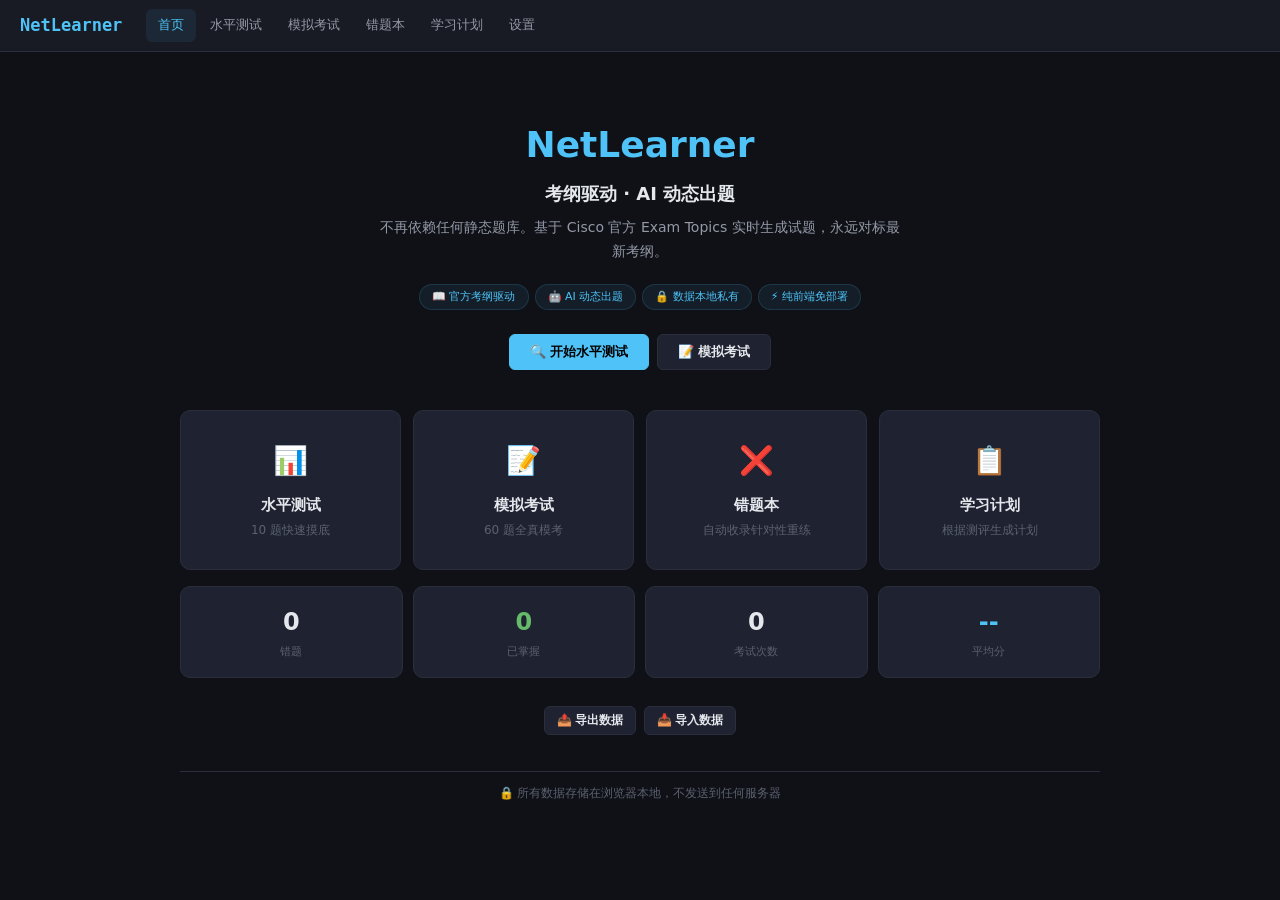
==== index.html @ 4e39a2d3 "NetLearner v4.0 — 考纲驱动 · AI 动态出题 开源 CCNA/CCNP 备考平台：水平测试 + 模拟考试 + 错题本 + 学习计划 纯前端，localStorage 本地存储，JS" ====
<!DOCTYPE html>
<html lang="zh-CN" data-theme="dark">
<head>
<meta charset="UTF-8">
<meta name="viewport" content="width=device-width, initial-scale=1.0">
<title>NetLearner — CCNA/CCNP 备考</title>
<meta name="description" content="考纲驱动 · AI 动态出题。基于 Cisco 官方 Exam Topics 实时生成试题，永远对标最新考纲。">
<meta http-equiv="Cache-Control" content="no-store, no-cache, must-revalidate">
<meta http-equiv="Pragma" content="no-cache">
<meta http-equiv="Expires" content="0">
<link rel="stylesheet" href="assets/css/main.css?v=v4.0">
</head>
<body>

<nav class="nav">
  <div class="nav-brand">NetLearner</div>
  <div class="nav-links">
    <a class="nav-link active" data-page="page-home" onclick="router.go('/')">首页</a>
    <a class="nav-link" data-page="page-level-test" onclick="router.go('/level-test')">水平测试</a>
    <a class="nav-link" data-page="page-exam" onclick="router.go('/exam')">模拟考试</a>
    <a class="nav-link" data-page="page-wrong-answers" onclick="router.go('/wrong-answers')">错题本</a>
    <a class="nav-link" data-page="page-planner" onclick="router.go('/planner')">学习计划</a>
    <a class="nav-link" data-page="page-settings" onclick="router.go('/settings')">设置</a>
  </div>
</nav>

<!-- HOME -->
<div id="page-home" class="page active">
  <div class="container">
    <div class="hero">
      <h1><span>NetLearner</span></h1>
      <div class="tagline">考纲驱动 · AI 动态出题</div>
      <p class="desc">不再依赖任何静态题库。基于 Cisco 官方 Exam Topics 实时生成试题，永远对标最新考纲。</p>
      <div class="badges">
        <span class="badge">📖 官方考纲驱动</span>
        <span class="badge">🤖 AI 动态出题</span>
        <span class="badge">🔒 数据本地私有</span>
        <span class="badge">⚡ 纯前端免部署</span>
      </div>
      <div style="display:flex;gap:8px;justify-content:center;flex-wrap:wrap">
        <button class="btn btn-primary" onclick="router.go('/level-test')">🔍 开始水平测试</button>
        <button class="btn" onclick="router.go('/exam')">📝 模拟考试</button>
      </div>
    </div>
    <div class="card-grid">
      <div class="card card-feature" onclick="router.go('/level-test')"><div class="icon">📊</div><h3>水平测试</h3><p>10 题快速摸底</p></div>
      <div class="card card-feature" onclick="router.go('/exam')"><div class="icon">📝</div><h3>模拟考试</h3><p>60 题全真模考</p></div>
      <div class="card card-feature" onclick="router.go('/wrong-answers')"><div class="icon">❌</div><h3>错题本</h3><p>自动收录针对性重练</p></div>
      <div class="card card-feature" onclick="router.go('/planner')"><div class="icon">📋</div><h3>学习计划</h3><p>根据测评生成计划</p></div>
    </div>
    <div id="home-stats" style="margin-top:8px"></div>
    <div style="display:flex;gap:8px;justify-content:center;margin-top:8px;padding:12px">
      <button class="btn btn-sm" onclick="storage.export()">📤 导出数据</button>
      <button class="btn btn-sm" onclick="importData()">📥 导入数据</button>
    </div>
    <div style="text-align:center;margin-top:24px;padding:12px;border-top:1px solid var(--border);font-size:12px;color:var(--text-muted)">
      <p>🔒 所有数据存储在浏览器本地，不发送到任何服务器</p>
    </div>
  </div>
</div>

<!-- LEVEL TEST -->
<div id="page-level-test" class="page">
  <div class="container">
    <h2 style="margin-bottom:6px">水平测试</h2>
    <p class="text-muted" style="font-size:13px;margin-bottom:16px">10 道题覆盖核心知识域，评估当前水平</p>
    <div id="lt-setup">
      <div class="card" style="margin-bottom:12px">
        <h3 style="margin-bottom:10px">选择目标认证</h3>
        <div style="display:flex;gap:8px;flex-wrap:wrap">
          <button class="btn btn-primary" onclick="startLT('CCNA')">CCNA 200-301</button>
          <button class="btn" onclick="startLT('CCNP ENCOR')">CCNP ENCOR 350-401</button>
        </div>
      </div>
      <div class="card"><p class="text-muted" style="font-size:13px">水平测试共 10 题，不可回退，提交后获得等级评定和学习计划。</p></div>
    </div>
    <div id="lt-exam" style="display:none">
      <div class="flex-between" style="margin-bottom:12px">
        <button class="btn btn-sm" onclick="resetLT()">⬅ 重新选择</button>
        <span id="lt-title" style="font-weight:600;font-size:14px"></span>
      </div>
      <div id="lt-body"></div>
    </div>
  </div>
</div>

<!-- EXAM (Mock) -->
<div id="page-exam" class="page">
  <div class="container">
    <h2 style="margin-bottom:12px">模拟考试</h2>
    <div id="mock-list"></div>
    <div id="mock-exam" style="display:none">
      <div style="margin-bottom:8px"><button class="btn btn-sm" onclick="backMock()">⬅ 返回试卷列表</button></div>
      <div class="exam-header">
        <div><span id="exam-name" style="font-weight:600"></span></div>
        <div class="timer" id="exam-timer"></div>
      </div>
      <div class="exam-progress">
        <span id="exam-pos"></span>
        <div class="progress-bar"><div class="progress-fill" id="pf"></div></div>
      </div>
      <div id="exam-body" style="margin-top:12px"></div>
      <div class="qa">
        <div class="qa-l">
          <button class="btn btn-sm" onclick="examMark()">🏴 标记</button>
          <button class="btn btn-sm" onclick="examGo('prev')">◀ 上一题</button>
          <button class="btn btn-sm" onclick="examGo('next')">下一题 ▶</button>
        </div>
        <div class="qa-r">
          <button class="btn btn-sm" onclick="toggleSheet()">📋 答题卡</button>
          <button class="btn btn-sm btn-danger" onclick="confirmSubmit()">📝 交卷</button>
        </div>
      </div>
      <div id="sheet-box" style="display:none;margin-top:12px">
        <div class="card">
          <div class="flex-between" style="margin-bottom:8px">
            <span style="font-weight:600">答题卡</span>
            <span id="sheet-cnt" class="text-muted" style="font-size:13px"></span>
          </div>
          <div class="sheet" id="sheet-grid"></div>
        </div>
      </div>
    </div>
  </div>
</div>

<!-- RESULT -->
<div id="page-result" class="page">
  <div class="container"><div id="result-box" class="card"></div></div>
</div>

<!-- WRONG ANSWERS -->
<div id="page-wrong-answers" class="page">
  <div class="container">
    <div class="flex-between" style="margin-bottom:12px">
      <h2>错题本</h2>
      <div><button class="btn btn-sm" onclick="storage.export()">📤 导出</button> <button class="btn btn-sm btn-danger" onclick="clearWA()">🗑️ 清空</button></div>
    </div>
    <div id="wa-stats" style="margin-bottom:12px"></div>
    <div class="fbar">
      <select id="wa-dom" onchange="renderWA()"><option value="">全部域</option></select>
      <select id="wa-st" onchange="renderWA()">
        <option value="">全部状态</option>
        <option value="need_review">需要复习</option>
        <option value="almost">基本掌握</option>
        <option value="mastered">已掌握</option>
      </select>
      <button class="btn btn-sm" onclick="startWR()">🔄 错题重练</button>
    </div>
    <div id="wa-list"></div>
  </div>
</div>

<!-- PLANNER -->
<div id="page-planner" class="page">
  <div class="container">
    <div id="planner-empty" class="empty" style="display:none">
      <div class="icon">📋</div><p>还没有学习计划</p>
      <button class="btn btn-primary" onclick="router.go('/level-test')">完成水平测试</button>
    </div>
    <div id="planner-box" style="display:none">
      <div class="flex-between" style="margin-bottom:12px">
        <div><h2 id="plan-title"></h2><p class="text-muted" id="plan-sub" style="font-size:13px"></p></div>
        <button class="btn btn-sm btn-danger" onclick="clearPlan()">清除</button>
      </div>
      <div id="plan-weeks"></div>
    </div>
  </div>
</div>

<!-- SETTINGS -->
<div id="page-settings" class="page">
  <div class="container">
    <h2 style="margin-bottom:20px">设置</h2>
    <div class="card ss">
      <h2>主题</h2>
      <div class="sr">
        <div><div class="lbl">显示主题</div><div class="desc">深色或浅色</div></div>
        <div class="theme-tog">
          <button class="theme-opt active" data-t="dark" onclick="setTheme('dark')">🌙 深色</button>
          <button class="theme-opt" data-t="light" onclick="setTheme('light')">☀️ 浅色</button>
        </div>
      </div>
    </div>
    <div class="card ss">
      <h2>📊 数据管理</h2>
      <div class="sr">
        <div><div class="lbl">存储</div><div class="desc">浏览器 localStorage</div></div>
        <span style="font-size:13px;color:var(--text-muted)" id="sz">--</span>
      </div>
      <div style="display:flex;gap:8px;margin-top:10px;flex-wrap:wrap">
        <button class="btn btn-sm" onclick="storage.export()">📤 导出全部数据</button>
        <button class="btn btn-sm" onclick="importData()">📥 导入数据</button>
        <button class="btn btn-sm btn-danger" onclick="clearAll()">🗑️ 清除所有</button>
      </div>
      <p style="font-size:12px;color:var(--text-muted);margin-top:8px">⚠️ 导出的 JSON 包含全部学习数据，请定期备份。</p>
    </div>
    <div class="card">
      <h2 style="margin-bottom:8px">关于</h2>
      <p style="font-size:14px;color:var(--text-secondary);line-height:1.7">
        <strong>NetLearner</strong> — 考纲驱动 · AI 动态出题<br><br>
        🔒 数据存在本地，不经过服务器<br>
        📖 出题仅限 Cisco 官方 Exam Topics，零版权风险<br>
        ⚡ 纯前端，GitHub Pages 部署
      </p>
      <p style="font-size:12px;color:var(--text-muted);margin-top:8px">v4.0 · MIT License</p>
    </div>
  </div>
</div>

<!-- Modal -->
<div class="overlay" id="modal">
  <div class="modal">
    <h3 id="modal-t"></h3>
    <p id="modal-msg"></p>
    <div class="modal-actions">
      <button class="btn btn-sm" onclick="closeModal()">取消</button>
      <button class="btn btn-sm btn-danger" id="modal-confirm" onclick="closeModal()">确认</button>
    </div>
  </div>
</div>

<div class="toast" id="toast"></div>

<script src="assets/js/storage.js?v=v4.0"></script>
<script src="assets/js/router.js?v=v4.0"></script>
<script src="assets/js/exam-engine.js?v=v4.0"></script>
<script src="assets/js/wrong-answer-service.js?v=v4.0"></script>
<script src="assets/js/planner-generator.js?v=v4.0"></script>
<script src="assets/js/app.js?v=v4.0"></script>
</body>
</html>
---- assets/css/main.css ----
/* NetLearner Design System v4
   Inspired by frontend-design skill principles:
   dark theme, monospace tech aesthetic, Cisco blue accent */

:root {
  --bg-primary: #0f1117;
  --bg-secondary: #181b24;
  --bg-card: #1e2231;
  --bg-hover: #262b3d;
  --bg-input: #181b24;

  --text-primary: #e4e7eb;
  --text-secondary: #9499a6;
  --text-muted: #5c6170;

  --blue: #4fc3f7;
  --green: #66bb6a;
  --red: #ef5350;
  --orange: #ffa726;

  --border: #2a2e3d;
  --radius: 10px;
  --radius-sm: 6px;
}

[data-theme="light"] {
  --bg-primary: #f2f4f8;
  --bg-secondary: #ffffff;
  --bg-card: #ffffff;
  --bg-hover: #eef0f4;
  --bg-input: #ffffff;
  --text-primary: #1a1d27;
  --text-secondary: #5c6170;
  --text-muted: #9499a6;
  --border: #dce0e8;
}

*, *::before, *::after { box-sizing: border-box; margin: 0; padding: 0; }
html { font-size: 16px; }
body {
  font-family: -apple-system, BlinkMacSystemFont, 'Segoe UI', system-ui, sans-serif;
  background: var(--bg-primary);
  color: var(--text-primary);
  line-height: 1.6;
  min-height: 100vh;
}
a { color: var(--blue); text-decoration: none; }

/* Navigation */
.nav {
  position: sticky; top: 0; z-index: 100;
  background: var(--bg-secondary);
  border-bottom: 1px solid var(--border);
  display: flex; align-items: center;
  padding: 0 20px; height: 52px;
}
.nav-brand {
  font-family: 'SF Mono', 'Cascadia Code', 'Consolas', monospace;
  font-size: 17px; font-weight: 700;
  color: var(--blue); margin-right: 24px;
}
.nav-links { display: flex; gap: 2px; }
.nav-link {
  padding: 6px 12px; border-radius: var(--radius-sm);
  font-size: 13px; font-weight: 500;
  color: var(--text-secondary); cursor: pointer;
  transition: 0.12s;
}
.nav-link:hover { background: var(--bg-hover); color: var(--text-primary); }
.nav-link.active { color: var(--blue); background: rgba(79,195,247,0.08); }

/* Container */
.container { max-width: 960px; margin: 0 auto; padding: 28px 20px; }

/* Pages SPA */
.page { display: none; }
.page.active { display: block; }

/* Cards */
.card {
  background: var(--bg-card);
  border: 1px solid var(--border);
  border-radius: var(--radius);
  padding: 20px;
  transition: 0.12s;
}
.card-grid {
  display: grid;
  grid-template-columns: repeat(auto-fit, minmax(180px, 1fr));
  gap: 12px; margin: 16px 0;
}
.card-feature {
  text-align: center; padding: 28px 16px; cursor: pointer;
}
.card-feature:hover { border-color: var(--blue); }
.card-feature .icon { font-size: 28px; margin-bottom: 10px; }
.card-feature h3 { font-size: 15px; margin-bottom: 4px; }
.card-feature p { font-size: 12px; color: var(--text-muted); }

/* Buttons */
.btn {
  display: inline-flex; align-items: center; gap: 5px;
  padding: 8px 20px; border: 1px solid var(--border);
  border-radius: var(--radius-sm);
  font-size: 13px; font-weight: 600;
  background: var(--bg-card); color: var(--text-primary);
  cursor: pointer; transition: 0.12s;
}
.btn:hover { border-color: var(--blue); background: var(--bg-hover); }
.btn-primary { background: var(--blue); color: #000; border-color: var(--blue); }
.btn-primary:hover { opacity: 0.85; }
.btn-danger { border-color: var(--red); color: var(--red); }
.btn-danger:hover { background: var(--red); color: #fff; }
.btn-sm { padding: 5px 12px; font-size: 12px; }
.btn:disabled { opacity: 0.4; cursor: not-allowed; }

/* Hero */
.hero { text-align: center; padding: 36px 16px 24px; }
.hero h1 { font-size: 36px; font-weight: 800; margin-bottom: 6px; }
.hero h1 span { color: var(--blue); }
.hero .tagline { font-size: 18px; font-weight: 700; margin-bottom: 8px; }
.hero .desc { font-size: 14px; color: var(--text-secondary); max-width: 520px; margin: 0 auto 20px; line-height: 1.7; }

.badges { display: flex; gap: 6px; justify-content: center; flex-wrap: wrap; margin-bottom: 24px; }
.badge {
  padding: 3px 12px; border-radius: 14px;
  font-size: 11px; font-weight: 500;
  background: rgba(79,195,247,0.08); color: var(--blue);
  border: 1px solid rgba(79,195,247,0.15);
}

/* Stats */
.stats { display: grid; grid-template-columns: repeat(auto-fit, minmax(120px,1fr)); gap: 10px; margin: 16px 0; }
.stat-card { text-align: center; padding: 16px; }
.stat-card .num { font-size: 24px; font-weight: 800; }
.stat-card .lbl { font-size: 11px; color: var(--text-muted); margin-top: 2px; }

/* Exam */
.exam-header {
  display: flex; justify-content: space-between; align-items: center;
  margin-bottom: 16px; padding-bottom: 12px;
  border-bottom: 1px solid var(--border); flex-wrap: wrap; gap: 8px;
}
.exam-progress { display: flex; align-items: center; gap: 10px; font-size: 13px; color: var(--text-muted); }
.progress-bar { flex: 1; height: 5px; background: var(--bg-hover); border-radius: 3px; overflow: hidden; min-width: 100px; }
.progress-fill { height: 100%; background: var(--blue); transition: width 0.3s; border-radius: 3px; }
.timer { font-family: 'SF Mono', monospace; font-size: 20px; font-weight: 700; min-width: 80px; text-align: right; }
.timer-warning { color: var(--orange); }
.timer-critical { color: var(--red); animation: blink 0.8s infinite; }
@keyframes blink { 50% { opacity: 0.3; } }

.q-card {
  background: var(--bg-card); border: 1px solid var(--border);
  border-radius: var(--radius); padding: 28px 24px; margin-bottom: 12px;
}
.q-meta { display: flex; gap: 8px; align-items: center; margin-bottom: 16px; font-size: 13px; }
.domain-badge { padding: 3px 10px; border-radius: 8px; font-size: 12px; font-weight: 600; }
.diff-badge { padding: 3px 10px; border-radius: 8px; font-size: 12px; font-weight: 600; }

.dn-nf { background: #1b5e20; color: #a5d6a7; }
.dn-na { background: #0d47a1; color: #90caf9; }
.dn-ic { background: #b71c1c; color: #ef9a9a; }
.dn-is { background: #4a148c; color: #ce93d8; }
.dn-sf { background: #e65100; color: #ffcc80; }
.dn-ap { background: #004d40; color: #80cbc4; }

.di-easy { background: #1b5e20; color: #a5d6a7; }
.di-medium { background: #e65100; color: #ffcc80; }
.di-hard { background: #b71c1c; color: #ef9a9a; }

.q-text { font-size: 17px; line-height: 1.8; margin-bottom: 20px; }

.option {
  display: block; padding: 14px 18px; margin-bottom: 8px;
  border: 1px solid var(--border); border-radius: var(--radius-sm);
  cursor: pointer; transition: 0.12s; font-size: 16px; line-height: 1.5;
}
.option:hover { border-color: var(--blue); background: var(--bg-hover); }
.option.sel { border-color: var(--blue); background: rgba(79,195,247,0.08); }
.option.correct { border-color: var(--green); background: rgba(102,187,106,0.08); }
.option.wrong { border-color: var(--red); background: rgba(239,83,80,0.08); }
.option.missed { border-color: var(--orange); background: rgba(255,167,38,0.08); border-style: dashed; }

.qa { display: flex; gap: 6px; justify-content: space-between; margin-top: 16px; flex-wrap: wrap; }
.qa-l, .qa-r { display: flex; gap: 6px; flex-wrap: wrap; }

/* Answer Sheet */
.sheet { display: grid; grid-template-columns: repeat(auto-fill, minmax(32px,1fr)); gap: 4px; margin: 12px 0; }
.si {
  width: 32px; height: 32px; display: flex; align-items: center; justify-content: center;
  border: 1px solid var(--border); border-radius: 4px;
  font-size: 11px; font-weight: 600; cursor: pointer; transition: 0.12s;
}
.si:hover { border-color: var(--blue); }
.si.cur { border-color: var(--blue); background: rgba(79,195,247,0.1); }
.si.done { background: var(--blue); color: #000; }
.si.marked { border-color: var(--orange); }
.si.correct { background: var(--green); color: #000; }
.si.wrong { background: var(--red); color: #fff; }

/* Result */
.result { text-align: center; padding: 32px 16px; }
.result .big { font-size: 64px; font-weight: 800; }
.result .label { font-size: 16px; color: var(--text-secondary); margin-top: 4px; }
.result .sub { font-size: 13px; color: var(--text-muted); margin-top: 6px; }

.ds-grid { display: grid; grid-template-columns: repeat(auto-fit,minmax(120px,1fr)); gap: 10px; margin: 20px 0; }
.ds-card { padding: 14px; border-radius: var(--radius-sm); text-align: center; }
.ds-card .pct { font-size: 24px; font-weight: 800; }
.ds-card .name { font-size: 11px; margin-top: 4px; opacity: 0.85; }
.ds-card .cnt { font-size: 10px; opacity: 0.7; }

/* Wrong answers */
.wi { border-left: 3px solid var(--red); }
.wi.mastered { border-left-color: var(--green); }
.wi.almost { border-left-color: var(--orange); }
.wa-display { margin: 8px 0; padding: 8px 12px; border-radius: var(--radius-sm); font-size: 13px; }
.wa-user { background: rgba(239,83,80,0.08); color: var(--red); }
.wa-correct { background: rgba(102,187,106,0.08); color: var(--green); }

/* Filter */
.fbar { display: flex; gap: 6px; flex-wrap: wrap; margin-bottom: 12px; align-items: center; }
.fbar select, .fbar input {
  padding: 5px 10px; background: var(--bg-input);
  border: 1px solid var(--border); border-radius: var(--radius-sm);
  color: var(--text-primary); font-size: 13px;
}
.fbar select:focus, .fbar input:focus { outline: none; border-color: var(--blue); }

/* Settings */
.ss { margin-bottom: 24px; }
.ss h2 { font-size: 15px; margin-bottom: 12px; padding-bottom: 6px; border-bottom: 1px solid var(--border); }
.sr { display: flex; justify-content: space-between; align-items: center; padding: 10px 0; border-bottom: 1px solid var(--border); gap: 8px; }
.sr:last-child { border-bottom: none; }
.sr .lbl { font-size: 14px; }
.sr .desc { font-size: 12px; color: var(--text-muted); }

/* Empty state */
.empty { text-align: center; padding: 48px 16px; color: var(--text-muted); }
.empty .icon { font-size: 40px; margin-bottom: 12px; }
.empty p { margin-bottom: 16px; }

/* Modal */
.overlay { position: fixed; inset: 0; background: rgba(0,0,0,0.55); display: none; align-items: center; justify-content: center; z-index: 200; }
.overlay.open { display: flex; }
.modal { background: var(--bg-card); border: 1px solid var(--border); border-radius: var(--radius); padding: 24px; max-width: 400px; width: 90%; }
.modal h3 { margin-bottom: 10px; }
.modal p { font-size: 14px; color: var(--text-secondary); margin-bottom: 16px; }
.modal-actions { display: flex; gap: 6px; justify-content: flex-end; }

/* Toast */
.toast {
  position: fixed; bottom: 20px; left: 50%; transform: translateX(-50%);
  background: var(--bg-card); border: 1px solid var(--border);
  border-radius: 6px; padding: 8px 16px; font-size: 13px;
  z-index: 300; display: none; box-shadow: 0 4px 20px rgba(0,0,0,0.4);
}

/* Planner */
.wc { margin-bottom: 14px; }
.wh { display: flex; justify-content: space-between; margin-bottom: 10px; }
.wh h3 { font-size: 15px; }
.wh .h { font-size: 12px; color: var(--text-muted); }
.ti { display: flex; align-items: center; gap: 8px; padding: 6px 0; font-size: 13px; border-bottom: 1px solid var(--border); }
.ti:last-child { border-bottom: none; }
.ti .day { font-size: 11px; color: var(--text-muted); min-width: 40px; }
.ti .tp { font-size: 10px; padding: 1px 6px; border-radius: 6px; font-weight: 600; }
.ti .tp-read { background: rgba(79,195,247,0.1); color: var(--blue); }
.ti .tp-practice { background: rgba(102,187,106,0.1); color: var(--green); }
.ti .tp-lab { background: rgba(255,167,38,0.1); color: var(--orange); }

/* Theme toggle */
.theme-tog { display: flex; border: 1px solid var(--border); border-radius: var(--radius-sm); overflow: hidden; }
.theme-opt { padding: 5px 12px; font-size: 12px; cursor: pointer; border: none; background: transparent; color: var(--text-secondary); }
.theme-opt.active { background: var(--blue); color: #000; font-weight: 600; }

/* Responsive */
@media (max-width: 768px) {
  .container { padding: 16px 12px; }
  .hero { padding: 32px 12px 20px; }
  .hero h1 { font-size: 24px; }
  .nav { padding: 0 10px; }
  .nav-link { padding: 5px 8px; font-size: 12px; }
  .card-grid { grid-template-columns: repeat(2,1fr); gap: 8px; }
  .ds-grid { grid-template-columns: repeat(3,1fr); gap: 6px; }
  .stats { grid-template-columns: repeat(2,1fr); }
  .q-card { padding: 16px; }
  .result .big { font-size: 44px; }
  .qa { flex-direction: column; }
  .qa-r { width: 100%; }
  .fbar { flex-direction: column; }
  .fbar select, .fbar input { width: 100%; }
  .sr { flex-direction: column; align-items: flex-start; }
}
@media (max-width: 480px) {
  .card-grid { grid-template-columns: 1fr; }
  .ds-grid { grid-template-columns: repeat(2,1fr); }
  .exam-header { flex-direction: column; align-items: flex-start; }
}
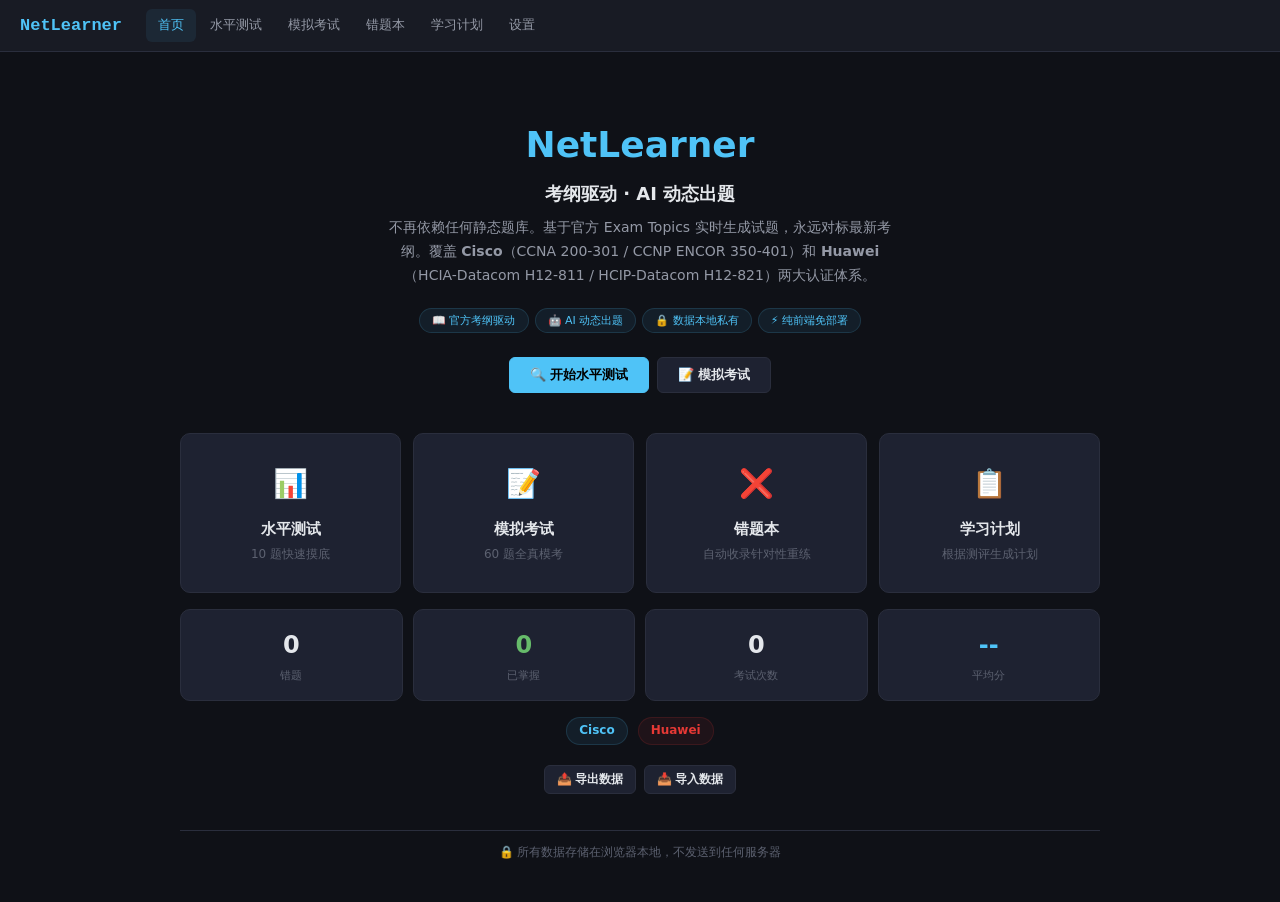
==== commit 8ea53f50: "NetLearner v4.1 — 新增 HCIA/HCIP 题库，优化考试引擎与学习计划生成 - 新增 Huawei HCIA/HCIP 题库及跨厂商共享知识点池 - 重构考试引擎，支持多厂商认证体" ====
--- a/index.html
+++ b/index.html
@@ -3,12 +3,12 @@
 <head>
 <meta charset="UTF-8">
 <meta name="viewport" content="width=device-width, initial-scale=1.0">
-<title>NetLearner — CCNA/CCNP 备考</title>
-<meta name="description" content="考纲驱动 · AI 动态出题。基于 Cisco 官方 Exam Topics 实时生成试题，永远对标最新考纲。">
+<title>NetLearner — CCNA (200-301) / CCNP (350-401) / HCIA-Datacom (H12-811) / HCIP-Datacom (H12-821) 备考</title>
+<meta name="description" content="考纲驱动 · AI 动态出题。覆盖 Cisco（CCNA 200-301 / CCNP ENCOR 350-401）和 Huawei（HCIA-Datacom H12-811 / HCIP-Datacom H12-821）认证备考。">
 <meta http-equiv="Cache-Control" content="no-store, no-cache, must-revalidate">
 <meta http-equiv="Pragma" content="no-cache">
 <meta http-equiv="Expires" content="0">
-<link rel="stylesheet" href="assets/css/main.css?v=v4.0">
+<link rel="stylesheet" href="assets/css/main.css?v=v4.1">
 </head>
 <body>
 
@@ -30,7 +30,7 @@
     <div class="hero">
       <h1><span>NetLearner</span></h1>
       <div class="tagline">考纲驱动 · AI 动态出题</div>
-      <p class="desc">不再依赖任何静态题库。基于 Cisco 官方 Exam Topics 实时生成试题，永远对标最新考纲。</p>
+      <p class="desc">不再依赖任何静态题库。基于官方 Exam Topics 实时生成试题，永远对标最新考纲。覆盖 <strong>Cisco</strong>（CCNA 200-301 / CCNP ENCOR 350-401）和 <strong>Huawei</strong>（HCIA-Datacom H12-811 / HCIP-Datacom H12-821）两大认证体系。</p>
       <div class="badges">
         <span class="badge">📖 官方考纲驱动</span>
         <span class="badge">🤖 AI 动态出题</span>
@@ -67,12 +67,9 @@
     <div id="lt-setup">
       <div class="card" style="margin-bottom:12px">
         <h3 style="margin-bottom:10px">选择目标认证</h3>
-        <div style="display:flex;gap:8px;flex-wrap:wrap">
-          <button class="btn btn-primary" onclick="startLT('CCNA')">CCNA 200-301</button>
-          <button class="btn" onclick="startLT('CCNP ENCOR')">CCNP ENCOR 350-401</button>
-        </div>
-      </div>
-      <div class="card"><p class="text-muted" style="font-size:13px">水平测试共 10 题，不可回退，提交后获得等级评定和学习计划。</p></div>
+        <div id="lt-buttons" style="display:flex;flex-direction:column;gap:10px"></div>
+      </div>
+      <div class="card"><p class="text-muted" style="font-size:13px">水平测试按官方考纲加权出题，提交后获得等级评定和学习计划。不可回退，请认真作答。</p></div>
     </div>
     <div id="lt-exam" style="display:none">
       <div class="flex-between" style="margin-bottom:12px">
@@ -200,7 +197,7 @@
       <p style="font-size:14px;color:var(--text-secondary);line-height:1.7">
         <strong>NetLearner</strong> — 考纲驱动 · AI 动态出题<br><br>
         🔒 数据存在本地，不经过服务器<br>
-        📖 出题仅限 Cisco 官方 Exam Topics，零版权风险<br>
+        📖 基于官方 Exam Topics 出题 · CCNA (200-301) · CCNP ENCOR (350-401) · HCIA-Datacom (H12-811) · HCIP-Datacom (H12-821)<br>
         ⚡ 纯前端，GitHub Pages 部署
       </p>
       <p style="font-size:12px;color:var(--text-muted);margin-top:8px">v4.0 · MIT License</p>
@@ -222,11 +219,11 @@
 
 <div class="toast" id="toast"></div>
 
-<script src="assets/js/storage.js?v=v4.0"></script>
-<script src="assets/js/router.js?v=v4.0"></script>
-<script src="assets/js/exam-engine.js?v=v4.0"></script>
-<script src="assets/js/wrong-answer-service.js?v=v4.0"></script>
-<script src="assets/js/planner-generator.js?v=v4.0"></script>
-<script src="assets/js/app.js?v=v4.0"></script>
+<script src="assets/js/storage.js?v=v4.1"></script>
+<script src="assets/js/router.js?v=v4.1"></script>
+<script src="assets/js/exam-engine.js?v=v4.1"></script>
+<script src="assets/js/wrong-answer-service.js?v=v4.1"></script>
+<script src="assets/js/planner-generator.js?v=v4.1"></script>
+<script src="assets/js/app.js?v=v4.1"></script>
 </body>
 </html>
--- a/assets/css/main.css
+++ b/assets/css/main.css
@@ -21,6 +21,9 @@
   --border: #2a2e3d;
   --radius: 10px;
   --radius-sm: 6px;
+
+  --huawei-red: #e53935;
+  --vendor-color: var(--blue);
 }
 
 [data-theme="light"] {
@@ -273,6 +276,100 @@
 .theme-tog { display: flex; border: 1px solid var(--border); border-radius: var(--radius-sm); overflow: hidden; }
 .theme-opt { padding: 5px 12px; font-size: 12px; cursor: pointer; border: none; background: transparent; color: var(--text-secondary); }
 .theme-opt.active { background: var(--blue); color: #000; font-weight: 600; }
+
+/* ============================================================
+   Vendor-specific theming (Cisco blue / Huawei red)
+   ============================================================ */
+
+/* Vendor sections */
+.vendor-cisco { --vendor-color: var(--blue); }
+.vendor-huawei { --vendor-color: var(--huawei-red); }
+
+.vendor-heading {
+  font-size: 15px;
+  margin: 16px 0 10px;
+  padding-left: 10px;
+  border-left: 3px solid var(--vendor-color);
+  color: var(--vendor-color);
+}
+
+.vendor-label {
+  font-size: 13px;
+  font-weight: 700;
+  margin-bottom: 6px;
+  color: var(--vendor-color);
+}
+
+/* Vendor buttons — inherit accent from parent .vendor-xxx class */
+.btn-vendor {
+  background: var(--vendor-color);
+  color: #fff;
+  border-color: var(--vendor-color);
+}
+.btn-vendor:hover { opacity: 0.85; }
+
+/* Vendor filter tabs */
+.vendor-filter {
+  display: flex;
+  gap: 6px;
+  margin-bottom: 16px;
+  flex-wrap: wrap;
+}
+.vf-btn {
+  padding: 5px 16px;
+  border-radius: 14px;
+  font-size: 12px;
+  font-weight: 600;
+  cursor: pointer;
+  border: 1px solid var(--border);
+  background: transparent;
+  color: var(--text-secondary);
+  transition: 0.12s;
+}
+.vf-btn:hover { border-color: var(--text-muted); color: var(--text-primary); }
+.vf-btn.active { color: #000; border-color: var(--blue); background: var(--blue); }
+.vf-btn[data-vf="huawei"].active { color: #fff; border-color: var(--huawei-red); background: var(--huawei-red); }
+
+/* Vendor badge on exam cards */
+.vendor-badge {
+  display: inline-block;
+  font-size: 10px;
+  font-weight: 700;
+  padding: 2px 8px;
+  border-radius: 8px;
+  margin-left: 6px;
+}
+.vendor-badge.v-cisco { background: rgba(79,195,247,0.12); color: var(--blue); }
+.vendor-badge.v-huawei { background: rgba(229,57,53,0.12); color: var(--huawei-red); }
+
+/* Home vendor stats */
+.vendor-stats {
+  display: flex;
+  gap: 10px;
+  justify-content: center;
+  margin-top: 8px;
+  flex-wrap: wrap;
+}
+.vendor-stat {
+  font-size: 12px;
+  padding: 3px 12px;
+  border-radius: 14px;
+  font-weight: 600;
+}
+.vendor-stat.v-cisco { background: rgba(79,195,247,0.08); color: var(--blue); border: 1px solid rgba(79,195,247,0.15); }
+.vendor-stat.v-huawei { background: rgba(229,57,53,0.08); color: var(--huawei-red); border: 1px solid rgba(229,57,53,0.15); }
+
+/* ============================================================
+   Multi-type questions (drag, fill, multiple)
+   ============================================================ */
+.drag-list { display:flex; flex-direction:column; gap:6px; margin-top:8px; }
+.drag-item { display:flex; align-items:center; gap:10px; padding:10px 14px; background:var(--bg-input); border:1px solid var(--border); border-radius:var(--radius-sm); }
+.drag-pos { width:24px; height:24px; display:flex; align-items:center; justify-content:center; background:var(--bg-hover); border-radius:12px; font-size:12px; font-weight:700; flex-shrink:0; }
+.drag-text { flex:1; font-size:14px; }
+.drag-arrows { display:flex; gap:4px; }
+.drag-arrows .btn { padding:2px 8px; font-size:11px; min-width:28px; }
+
+.fill-input:focus { outline:none; border-color:var(--accent, var(--blue)) !important; }
 
 /* Responsive */
 @media (max-width: 768px) {
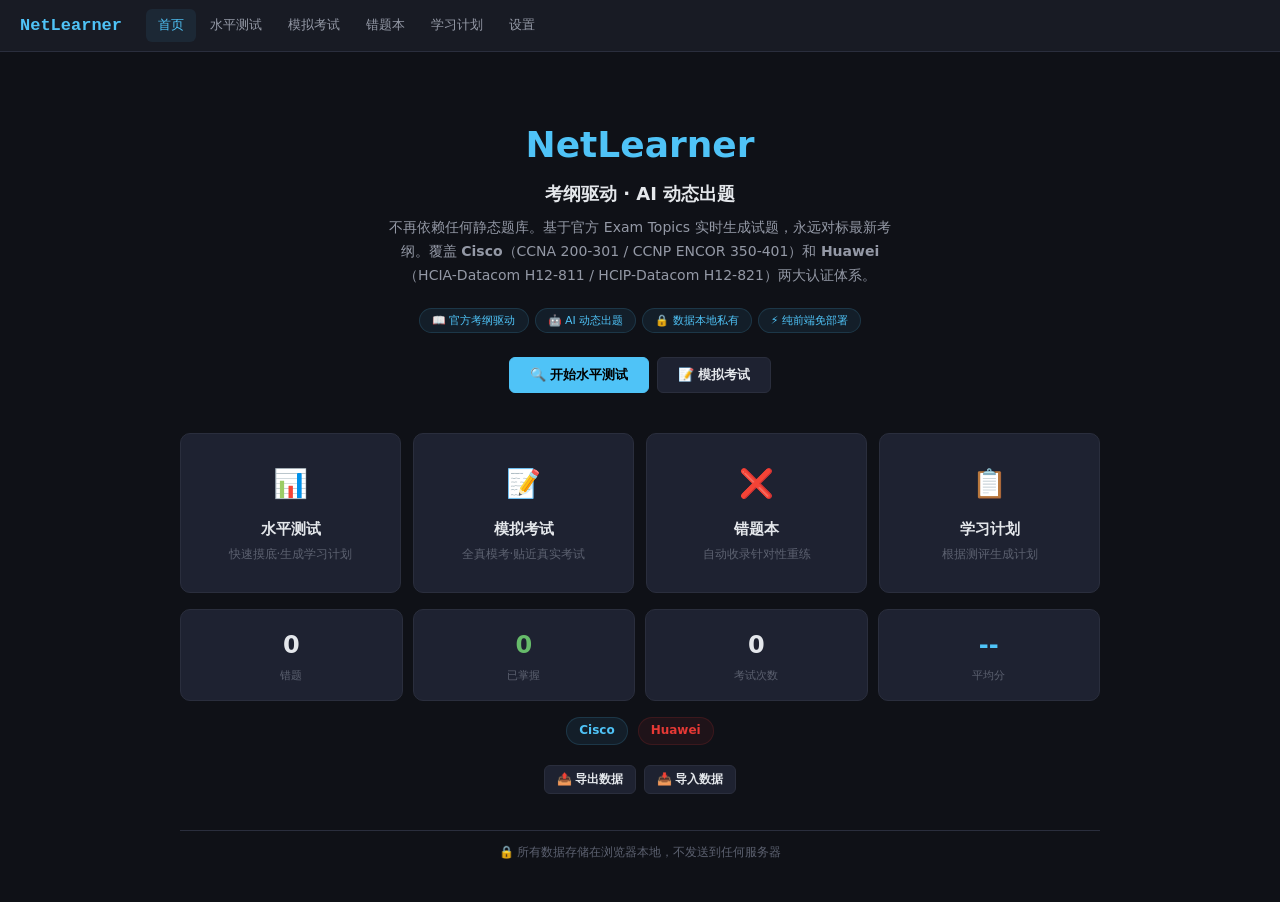
==== commit 1a899eab: "backup: before UI redesign - current state" ====
--- a/index.html
+++ b/index.html
@@ -8,7 +8,7 @@
 <meta http-equiv="Cache-Control" content="no-store, no-cache, must-revalidate">
 <meta http-equiv="Pragma" content="no-cache">
 <meta http-equiv="Expires" content="0">
-<link rel="stylesheet" href="assets/css/main.css?v=v4.1">
+<link rel="stylesheet" href="assets/css/main.css?v=5.0">
 </head>
 <body>
 
@@ -43,8 +43,8 @@
       </div>
     </div>
     <div class="card-grid">
-      <div class="card card-feature" onclick="router.go('/level-test')"><div class="icon">📊</div><h3>水平测试</h3><p>10 题快速摸底</p></div>
-      <div class="card card-feature" onclick="router.go('/exam')"><div class="icon">📝</div><h3>模拟考试</h3><p>60 题全真模考</p></div>
+      <div class="card card-feature" onclick="router.go('/level-test')"><div class="icon">📊</div><h3>水平测试</h3><p>快速摸底·生成学习计划</p></div>
+      <div class="card card-feature" onclick="router.go('/exam')"><div class="icon">📝</div><h3>模拟考试</h3><p>全真模考·贴近真实考试</p></div>
       <div class="card card-feature" onclick="router.go('/wrong-answers')"><div class="icon">❌</div><h3>错题本</h3><p>自动收录针对性重练</p></div>
       <div class="card card-feature" onclick="router.go('/planner')"><div class="icon">📋</div><h3>学习计划</h3><p>根据测评生成计划</p></div>
     </div>
@@ -180,6 +180,16 @@
       </div>
     </div>
     <div class="card ss">
+      <h2>🌐 语言</h2>
+      <div class="sr">
+        <div><div class="lbl">Cisco 考题语言</div><div class="desc">纯英文或双语（EN + CN）</div></div>
+        <div class="lang-tog">
+          <button class="lang-opt active" data-l="en" onclick="setLang('en')">🔤 纯英文</button>
+          <button class="lang-opt" data-l="bilingual" onclick="setLang('bilingual')">🌐 双语</button>
+        </div>
+      </div>
+    </div>
+    <div class="card ss">
       <h2>📊 数据管理</h2>
       <div class="sr">
         <div><div class="lbl">存储</div><div class="desc">浏览器 localStorage</div></div>
@@ -219,11 +229,11 @@
 
 <div class="toast" id="toast"></div>
 
-<script src="assets/js/storage.js?v=v4.1"></script>
-<script src="assets/js/router.js?v=v4.1"></script>
-<script src="assets/js/exam-engine.js?v=v4.1"></script>
-<script src="assets/js/wrong-answer-service.js?v=v4.1"></script>
-<script src="assets/js/planner-generator.js?v=v4.1"></script>
-<script src="assets/js/app.js?v=v4.1"></script>
+<script src="assets/js/storage.js?v=5.0"></script>
+<script src="assets/js/router.js?v=5.0"></script>
+<script src="assets/js/exam-engine.js?v=5.0"></script>
+<script src="assets/js/wrong-answer-service.js?v=5.0"></script>
+<script src="assets/js/planner-generator.js?v=5.0"></script>
+<script src="assets/js/app.js?v=5.0"></script>
 </body>
 </html>
--- a/assets/css/main.css
+++ b/assets/css/main.css
@@ -276,6 +276,40 @@
 .theme-tog { display: flex; border: 1px solid var(--border); border-radius: var(--radius-sm); overflow: hidden; }
 .theme-opt { padding: 5px 12px; font-size: 12px; cursor: pointer; border: none; background: transparent; color: var(--text-secondary); }
 .theme-opt.active { background: var(--blue); color: #000; font-weight: 600; }
+.lang-tog { display: flex; border: 1px solid var(--border); border-radius: var(--radius-sm); overflow: hidden; }
+.lang-opt { padding: 5px 12px; font-size: 12px; cursor: pointer; border: none; background: transparent; color: var(--text-secondary); }
+.lang-opt.active { background: var(--blue); color: #000; font-weight: 600; }
+
+/* Bilingual question display */
+.q-text-en { font-size: 15px; line-height: 1.6; color: var(--text-primary); }
+.q-text-cn { font-size: 14px; line-height: 1.5; color: var(--text-secondary); margin-top: 6px; padding-top: 6px; border-top: 1px dashed var(--border); }
+
+/* ============================================================
+   Match (拖拽匹配) — 下拉选择
+   ============================================================ */
+.match-area { margin: 12px 0; }
+.match-cols { display: flex; gap: 16px; }
+.match-left, .match-right { flex: 1; }
+.match-col-header { font-size: 12px; font-weight: 600; color: var(--text-muted); margin-bottom: 8px; text-transform: uppercase; letter-spacing: 0.5px; }
+.match-item { padding: 10px 12px; background: var(--bg-card); border: 1px solid var(--border); border-radius: var(--radius-sm); margin-bottom: 6px; cursor: pointer; font-size: 13px; transition: all 0.15s; }
+.match-item:hover { border-color: var(--blue); }
+.match-item.sel { border-color: var(--blue); background: rgba(79, 195, 247, 0.15); }
+.match-item.used { opacity: 0.7; cursor: default; }
+.match-matched { font-size: 11px; color: var(--green); display: block; margin-top: 2px; }
+.match-slot { margin-bottom: 8px; }
+.match-desc { font-size: 13px; color: var(--text-secondary); margin-bottom: 4px; }
+.match-select { width: 100%; padding: 8px 10px; background: var(--bg-card); border: 1px solid var(--border); border-radius: var(--radius-sm); color: var(--text-primary); font-size: 13px; font-family: inherit; cursor: pointer; }
+.match-select:focus { outline: none; border-color: var(--blue); }
+.match-select option { background: var(--bg-card); color: var(--text-primary); }
+.match-select option:disabled { color: var(--text-muted); }
+
+/* ============================================================
+   Testlet (场景题)
+   ============================================================ */
+.testlet-scenario { background: var(--bg-secondary); border-left: 3px solid var(--blue); padding: 12px 16px; margin-bottom: 16px; font-size: 14px; line-height: 1.6; border-radius: 0 var(--radius-sm) var(--radius-sm) 0; color: var(--text-primary); white-space: pre-wrap; }
+.testlet-scenario code { background: var(--bg-card); padding: 2px 6px; border-radius: 3px; font-family: 'Consolas', 'Courier New', monospace; font-size: 13px; color: var(--green); border: 1px solid var(--border); }
+.testlet-q { margin-bottom: 16px; padding: 12px; background: var(--bg-card); border-radius: var(--radius-sm); }
+.testlet-q-header { font-size: 12px; font-weight: 600; color: var(--text-muted); margin-bottom: 8px; }
 
 /* ============================================================
    Vendor-specific theming (Cisco blue / Huawei red)
@@ -362,11 +396,17 @@
 /* ============================================================
    Multi-type questions (drag, fill, multiple)
    ============================================================ */
-.drag-list { display:flex; flex-direction:column; gap:6px; margin-top:8px; }
-.drag-item { display:flex; align-items:center; gap:10px; padding:10px 14px; background:var(--bg-input); border:1px solid var(--border); border-radius:var(--radius-sm); }
-.drag-pos { width:24px; height:24px; display:flex; align-items:center; justify-content:center; background:var(--bg-hover); border-radius:12px; font-size:12px; font-weight:700; flex-shrink:0; }
-.drag-text { flex:1; font-size:14px; }
-.drag-arrows { display:flex; gap:4px; }
+/* Drag (排序拖拽) — 点击选中 + 上下移动 + 拖拽 */
+.drag-list { display: flex; flex-direction: column; gap: 6px; }
+.drag-item { display: flex; align-items: center; gap: 10px; padding: 10px 14px; background: var(--bg-card); border: 1px solid var(--border); border-radius: var(--radius-sm); cursor: grab; user-select: none; transition: all 0.15s; }
+.drag-item:hover { border-color: var(--blue); }
+.drag-item.sel { border-color: var(--blue); background: rgba(79, 195, 247, 0.12); box-shadow: 0 0 0 1px var(--blue); }
+.drag-item:active { cursor: grabbing; }
+.drag-pos { width: 24px; height: 24px; display: flex; align-items: center; justify-content: center; background: var(--bg-secondary); border-radius: 50%; font-size: 12px; font-weight: 600; color: var(--text-secondary); flex-shrink: 0; }
+.drag-item.sel .drag-pos { background: var(--blue); color: #000; }
+.drag-text { font-size: 14px; color: var(--text-primary); flex: 1; }
+ 
+ .drag-arrows { display:flex; gap:2px; }
 .drag-arrows .btn { padding:2px 8px; font-size:11px; min-width:28px; }
 
 .fill-input:focus { outline:none; border-color:var(--accent, var(--blue)) !important; }
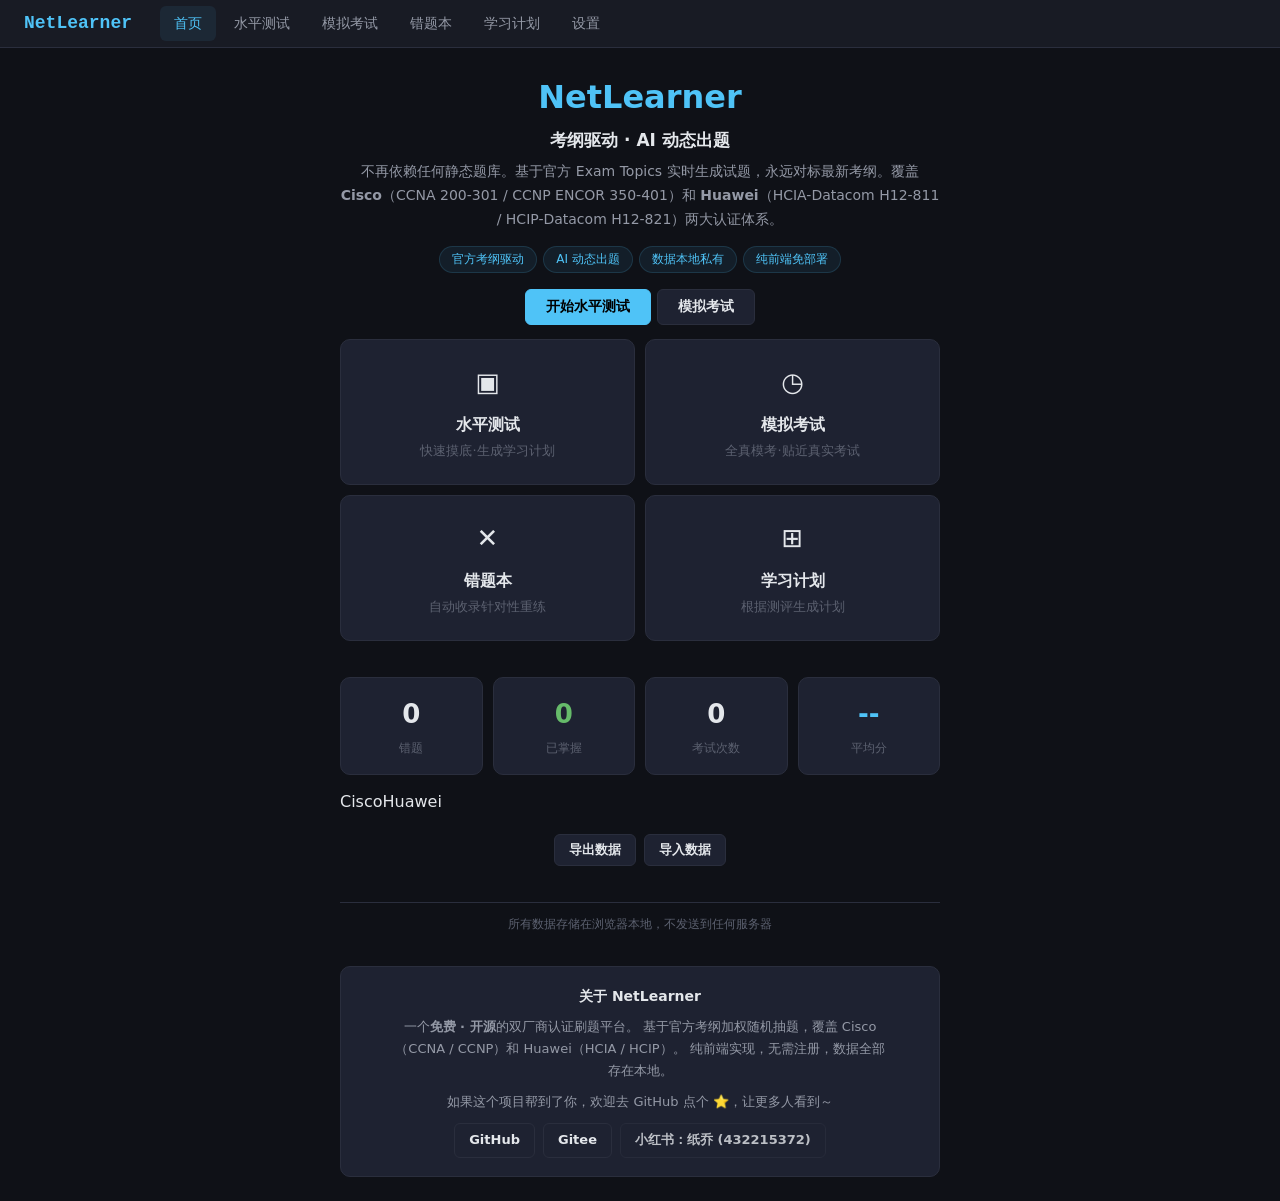
==== commit 1daa7271: "UI排版优化+水平测试选项卡+testlet undefined修复+关于我们区块" ====
--- a/index.html
+++ b/index.html
@@ -32,29 +32,47 @@
       <div class="tagline">考纲驱动 · AI 动态出题</div>
       <p class="desc">不再依赖任何静态题库。基于官方 Exam Topics 实时生成试题，永远对标最新考纲。覆盖 <strong>Cisco</strong>（CCNA 200-301 / CCNP ENCOR 350-401）和 <strong>Huawei</strong>（HCIA-Datacom H12-811 / HCIP-Datacom H12-821）两大认证体系。</p>
       <div class="badges">
-        <span class="badge">📖 官方考纲驱动</span>
-        <span class="badge">🤖 AI 动态出题</span>
-        <span class="badge">🔒 数据本地私有</span>
-        <span class="badge">⚡ 纯前端免部署</span>
-      </div>
-      <div style="display:flex;gap:8px;justify-content:center;flex-wrap:wrap">
-        <button class="btn btn-primary" onclick="router.go('/level-test')">🔍 开始水平测试</button>
-        <button class="btn" onclick="router.go('/exam')">📝 模拟考试</button>
+        <span class="badge">官方考纲驱动</span>
+        <span class="badge">AI 动态出题</span>
+        <span class="badge">数据本地私有</span>
+        <span class="badge">纯前端免部署</span>
+      </div>
+      <div class="btn-wrap">
+        <button class="btn btn-primary" onclick="router.go('/level-test')">开始水平测试</button>
+        <button class="btn" onclick="router.go('/exam')">模拟考试</button>
       </div>
     </div>
     <div class="card-grid">
-      <div class="card card-feature" onclick="router.go('/level-test')"><div class="icon">📊</div><h3>水平测试</h3><p>快速摸底·生成学习计划</p></div>
-      <div class="card card-feature" onclick="router.go('/exam')"><div class="icon">📝</div><h3>模拟考试</h3><p>全真模考·贴近真实考试</p></div>
-      <div class="card card-feature" onclick="router.go('/wrong-answers')"><div class="icon">❌</div><h3>错题本</h3><p>自动收录针对性重练</p></div>
-      <div class="card card-feature" onclick="router.go('/planner')"><div class="icon">📋</div><h3>学习计划</h3><p>根据测评生成计划</p></div>
+      <div class="card card-feature" onclick="router.go('/level-test')"><div class="icon">▣</div><h3>水平测试</h3><p>快速摸底·生成学习计划</p></div>
+      <div class="card card-feature" onclick="router.go('/exam')"><div class="icon">◷</div><h3>模拟考试</h3><p>全真模考·贴近真实考试</p></div>
+      <div class="card card-feature" onclick="router.go('/wrong-answers')"><div class="icon">✕</div><h3>错题本</h3><p>自动收录针对性重练</p></div>
+      <div class="card card-feature" onclick="router.go('/planner')"><div class="icon">⊞</div><h3>学习计划</h3><p>根据测评生成计划</p></div>
     </div>
     <div id="home-stats" style="margin-top:8px"></div>
     <div style="display:flex;gap:8px;justify-content:center;margin-top:8px;padding:12px">
-      <button class="btn btn-sm" onclick="storage.export()">📤 导出数据</button>
-      <button class="btn btn-sm" onclick="importData()">📥 导入数据</button>
+      <button class="btn btn-sm" onclick="storage.export()">导出数据</button>
+      <button class="btn btn-sm" onclick="importData()">导入数据</button>
     </div>
     <div style="text-align:center;margin-top:24px;padding:12px;border-top:1px solid var(--border);font-size:12px;color:var(--text-muted)">
-      <p>🔒 所有数据存储在浏览器本地，不发送到任何服务器</p>
+      <p>所有数据存储在浏览器本地，不发送到任何服务器</p>
+    </div>
+
+    <!-- ABOUT / SOCIAL -->
+    <div style="margin-top:20px;padding:18px;border:1px solid var(--border);border-radius:var(--radius);background:var(--bg-card);text-align:center">
+      <h3 style="font-size:14px;font-weight:700;margin-bottom:8px">关于 NetLearner</h3>
+      <p style="font-size:13px;color:var(--text-secondary);line-height:1.7;max-width:500px;margin:0 auto 10px">
+        一个<strong>免费 · 开源</strong>的双厂商认证刷题平台。
+        基于官方考纲加权随机抽题，覆盖 Cisco（CCNA / CCNP）和 Huawei（HCIA / HCIP）。
+        纯前端实现，无需注册，数据全部存在本地。
+      </p>
+      <p style="font-size:13px;color:var(--text-secondary);margin-bottom:10px">
+        如果这个项目帮到了你，欢迎去 GitHub 点个 ⭐，让更多人看到～
+      </p>
+      <div style="display:flex;gap:8px;justify-content:center;flex-wrap:wrap;font-size:12px">
+        <a class="btn btn-sm" href="https://github.com/StevenJoe619/NetLearner" target="_blank" rel="noopener">GitHub</a>
+        <a class="btn btn-sm" href="https://gitee.com/stevenjoe619/NetLearner" target="_blank" rel="noopener">Gitee</a>
+        <span class="btn btn-sm" style="opacity:0.8;cursor:default">小红书：纸乔 (432215372)</span>
+      </div>
     </div>
   </div>
 </div>
@@ -63,13 +81,10 @@
 <div id="page-level-test" class="page">
   <div class="container">
     <h2 style="margin-bottom:6px">水平测试</h2>
-    <p class="text-muted" style="font-size:13px;margin-bottom:16px">10 道题覆盖核心知识域，评估当前水平</p>
+    <p class="text-muted" style="font-size:13px;margin-bottom:16px">覆盖核心知识域，评估当前水平，生成针对性学习计划</p>
     <div id="lt-setup">
-      <div class="card" style="margin-bottom:12px">
-        <h3 style="margin-bottom:10px">选择目标认证</h3>
-        <div id="lt-buttons" style="display:flex;flex-direction:column;gap:10px"></div>
-      </div>
-      <div class="card"><p class="text-muted" style="font-size:13px">水平测试按官方考纲加权出题，提交后获得等级评定和学习计划。不可回退，请认真作答。</p></div>
+      <div id="lt-buttons"></div>
+      <div class="card"><p class="text-muted" style="font-size:13px">水平测试按官方考纲加权出题，提交后获得等级评定和学习计划。</p></div>
     </div>
     <div id="lt-exam" style="display:none">
       <div class="flex-between" style="margin-bottom:12px">
@@ -99,13 +114,13 @@
       <div id="exam-body" style="margin-top:12px"></div>
       <div class="qa">
         <div class="qa-l">
-          <button class="btn btn-sm" onclick="examMark()">🏴 标记</button>
-          <button class="btn btn-sm" onclick="examGo('prev')">◀ 上一题</button>
-          <button class="btn btn-sm" onclick="examGo('next')">下一题 ▶</button>
+          <button class="btn btn-sm" onclick="examMark()">标记</button>
+          <button class="btn btn-sm" onclick="examGo('prev')">← 上一题</button>
+          <button class="btn btn-sm" onclick="examGo('next')">下一题 →</button>
         </div>
         <div class="qa-r">
-          <button class="btn btn-sm" onclick="toggleSheet()">📋 答题卡</button>
-          <button class="btn btn-sm btn-danger" onclick="confirmSubmit()">📝 交卷</button>
+          <button class="btn btn-sm" onclick="toggleSheet()">答题卡</button>
+          <button class="btn btn-sm btn-danger" onclick="confirmSubmit()">交卷</button>
         </div>
       </div>
       <div id="sheet-box" style="display:none;margin-top:12px">
--- a/assets/css/main.css
+++ b/assets/css/main.css
@@ -1,6 +1,5 @@
-/* NetLearner Design System v4
-   Inspired by frontend-design skill principles:
-   dark theme, monospace tech aesthetic, Cisco blue accent */
+/* NetLearner Design System v4 — optimized for readability
+   Dark theme, monospace tech aesthetic, Cisco blue accent */
 
 :root {
   --bg-primary: #0f1117;
@@ -55,17 +54,17 @@
   background: var(--bg-secondary);
   border-bottom: 1px solid var(--border);
   display: flex; align-items: center;
-  padding: 0 20px; height: 52px;
+  padding: 0 24px; height: 48px;
 }
 .nav-brand {
   font-family: 'SF Mono', 'Cascadia Code', 'Consolas', monospace;
-  font-size: 17px; font-weight: 700;
-  color: var(--blue); margin-right: 24px;
-}
-.nav-links { display: flex; gap: 2px; }
+  font-size: 18px; font-weight: 700;
+  color: var(--blue); margin-right: 28px;
+}
+.nav-links { display: flex; gap: 4px; }
 .nav-link {
-  padding: 6px 12px; border-radius: var(--radius-sm);
-  font-size: 13px; font-weight: 500;
+  padding: 6px 14px; border-radius: var(--radius-sm);
+  font-size: 14px; font-weight: 500;
   color: var(--text-secondary); cursor: pointer;
   transition: 0.12s;
 }
@@ -73,39 +72,58 @@
 .nav-link.active { color: var(--blue); background: rgba(79,195,247,0.08); }
 
 /* Container */
-.container { max-width: 960px; margin: 0 auto; padding: 28px 20px; }
+.container { max-width: 1100px; margin: 0 auto; padding: 24px 28px; }
 
 /* Pages SPA */
 .page { display: none; }
 .page.active { display: block; }
+
+/* Home page fills viewport */
+#page-home.active { min-height: calc(100vh - 48px); display: flex; flex-direction: column; }
+#page-home.active .container { flex: 1; display: flex; flex-direction: column; justify-content: center; }
+
+/* Hero */
+.hero { text-align: center; padding: 0; }
+.hero h1 { font-size: 32px; font-weight: 800; margin-bottom: 4px; }
+.hero h1 span { color: var(--blue); }
+.hero .tagline { font-size: 17px; font-weight: 700; margin-bottom: 6px; }
+.hero .desc { font-size: 14px; color: var(--text-secondary); max-width: 600px; margin: 0 auto 14px; line-height: 1.7; }
+
+.badges { display: flex; gap: 6px; justify-content: center; flex-wrap: wrap; margin-bottom: 16px; }
+.badge {
+  padding: 3px 12px; border-radius: 14px;
+  font-size: 12px; font-weight: 500;
+  background: rgba(79,195,247,0.08); color: var(--blue);
+  border: 1px solid rgba(79,195,247,0.15);
+}
 
 /* Cards */
 .card {
   background: var(--bg-card);
   border: 1px solid var(--border);
   border-radius: var(--radius);
-  padding: 20px;
+  padding: 18px;
   transition: 0.12s;
 }
 .card-grid {
   display: grid;
-  grid-template-columns: repeat(auto-fit, minmax(180px, 1fr));
-  gap: 12px; margin: 16px 0;
+  grid-template-columns: 1fr 1fr;
+  gap: 10px; margin: 14px 0;
 }
 .card-feature {
-  text-align: center; padding: 28px 16px; cursor: pointer;
+  text-align: center; padding: 22px 14px; cursor: pointer;
 }
 .card-feature:hover { border-color: var(--blue); }
-.card-feature .icon { font-size: 28px; margin-bottom: 10px; }
-.card-feature h3 { font-size: 15px; margin-bottom: 4px; }
-.card-feature p { font-size: 12px; color: var(--text-muted); }
+.card-feature .icon { font-size: 26px; margin-bottom: 8px; }
+.card-feature h3 { font-size: 16px; margin-bottom: 4px; }
+.card-feature p { font-size: 13px; color: var(--text-muted); }
 
 /* Buttons */
 .btn {
   display: inline-flex; align-items: center; gap: 5px;
   padding: 8px 20px; border: 1px solid var(--border);
   border-radius: var(--radius-sm);
-  font-size: 13px; font-weight: 600;
+  font-size: 14px; font-weight: 600;
   background: var(--bg-card); color: var(--text-primary);
   cursor: pointer; transition: 0.12s;
 }
@@ -114,51 +132,35 @@
 .btn-primary:hover { opacity: 0.85; }
 .btn-danger { border-color: var(--red); color: var(--red); }
 .btn-danger:hover { background: var(--red); color: #fff; }
-.btn-sm { padding: 5px 12px; font-size: 12px; }
+.btn-sm { padding: 6px 14px; font-size: 13px; }
 .btn:disabled { opacity: 0.4; cursor: not-allowed; }
 
-/* Hero */
-.hero { text-align: center; padding: 36px 16px 24px; }
-.hero h1 { font-size: 36px; font-weight: 800; margin-bottom: 6px; }
-.hero h1 span { color: var(--blue); }
-.hero .tagline { font-size: 18px; font-weight: 700; margin-bottom: 8px; }
-.hero .desc { font-size: 14px; color: var(--text-secondary); max-width: 520px; margin: 0 auto 20px; line-height: 1.7; }
-
-.badges { display: flex; gap: 6px; justify-content: center; flex-wrap: wrap; margin-bottom: 24px; }
-.badge {
-  padding: 3px 12px; border-radius: 14px;
-  font-size: 11px; font-weight: 500;
-  background: rgba(79,195,247,0.08); color: var(--blue);
-  border: 1px solid rgba(79,195,247,0.15);
-}
-
 /* Stats */
-.stats { display: grid; grid-template-columns: repeat(auto-fit, minmax(120px,1fr)); gap: 10px; margin: 16px 0; }
+.stats { display: grid; grid-template-columns: repeat(auto-fit, minmax(120px,1fr)); gap: 10px; margin: 14px 0; }
 .stat-card { text-align: center; padding: 16px; }
-.stat-card .num { font-size: 24px; font-weight: 800; }
-.stat-card .lbl { font-size: 11px; color: var(--text-muted); margin-top: 2px; }
+.stat-card .num { font-size: 26px; font-weight: 800; }
+.stat-card .lbl { font-size: 12px; color: var(--text-muted); margin-top: 3px; }
 
 /* Exam */
 .exam-header {
   display: flex; justify-content: space-between; align-items: center;
-  margin-bottom: 16px; padding-bottom: 12px;
+  margin-bottom: 14px; padding-bottom: 10px;
   border-bottom: 1px solid var(--border); flex-wrap: wrap; gap: 8px;
 }
-.exam-progress { display: flex; align-items: center; gap: 10px; font-size: 13px; color: var(--text-muted); }
+.exam-progress { display: flex; align-items: center; gap: 10px; font-size: 14px; color: var(--text-muted); }
 .progress-bar { flex: 1; height: 5px; background: var(--bg-hover); border-radius: 3px; overflow: hidden; min-width: 100px; }
 .progress-fill { height: 100%; background: var(--blue); transition: width 0.3s; border-radius: 3px; }
-.timer { font-family: 'SF Mono', monospace; font-size: 20px; font-weight: 700; min-width: 80px; text-align: right; }
+.timer { font-family: 'SF Mono', monospace; font-size: 22px; font-weight: 700; min-width: 80px; text-align: right; }
 .timer-warning { color: var(--orange); }
 .timer-critical { color: var(--red); animation: blink 0.8s infinite; }
 @keyframes blink { 50% { opacity: 0.3; } }
 
 .q-card {
   background: var(--bg-card); border: 1px solid var(--border);
-  border-radius: var(--radius); padding: 28px 24px; margin-bottom: 12px;
-}
-.q-meta { display: flex; gap: 8px; align-items: center; margin-bottom: 16px; font-size: 13px; }
-.domain-badge { padding: 3px 10px; border-radius: 8px; font-size: 12px; font-weight: 600; }
-.diff-badge { padding: 3px 10px; border-radius: 8px; font-size: 12px; font-weight: 600; }
+  border-radius: var(--radius); padding: 24px 22px; margin-bottom: 12px;
+}
+.q-meta { display: flex; gap: 8px; align-items: center; margin-bottom: 14px; font-size: 13px; }
+.domain-badge { padding: 3px 12px; border-radius: 8px; font-size: 13px; font-weight: 600; }
 
 .dn-nf { background: #1b5e20; color: #a5d6a7; }
 .dn-na { background: #0d47a1; color: #90caf9; }
@@ -167,14 +169,10 @@
 .dn-sf { background: #e65100; color: #ffcc80; }
 .dn-ap { background: #004d40; color: #80cbc4; }
 
-.di-easy { background: #1b5e20; color: #a5d6a7; }
-.di-medium { background: #e65100; color: #ffcc80; }
-.di-hard { background: #b71c1c; color: #ef9a9a; }
-
-.q-text { font-size: 17px; line-height: 1.8; margin-bottom: 20px; }
+.q-text { font-size: 18px; line-height: 1.8; margin-bottom: 18px; }
 
 .option {
-  display: block; padding: 14px 18px; margin-bottom: 8px;
+  display: block; padding: 13px 16px; margin-bottom: 7px;
   border: 1px solid var(--border); border-radius: var(--radius-sm);
   cursor: pointer; transition: 0.12s; font-size: 16px; line-height: 1.5;
 }
@@ -192,7 +190,7 @@
 .si {
   width: 32px; height: 32px; display: flex; align-items: center; justify-content: center;
   border: 1px solid var(--border); border-radius: 4px;
-  font-size: 11px; font-weight: 600; cursor: pointer; transition: 0.12s;
+  font-size: 12px; font-weight: 600; cursor: pointer; transition: 0.12s;
 }
 .si:hover { border-color: var(--blue); }
 .si.cur { border-color: var(--blue); background: rgba(79,195,247,0.1); }
@@ -202,235 +200,138 @@
 .si.wrong { background: var(--red); color: #fff; }
 
 /* Result */
-.result { text-align: center; padding: 32px 16px; }
-.result .big { font-size: 64px; font-weight: 800; }
+.result { text-align: center; padding: 28px 16px; }
+.result .big { font-size: 56px; font-weight: 800; }
 .result .label { font-size: 16px; color: var(--text-secondary); margin-top: 4px; }
 .result .sub { font-size: 13px; color: var(--text-muted); margin-top: 6px; }
 
-.ds-grid { display: grid; grid-template-columns: repeat(auto-fit,minmax(120px,1fr)); gap: 10px; margin: 20px 0; }
+.ds-grid { display: grid; grid-template-columns: repeat(auto-fit,minmax(120px,1fr)); gap: 10px; margin: 18px 0; }
 .ds-card { padding: 14px; border-radius: var(--radius-sm); text-align: center; }
 .ds-card .pct { font-size: 24px; font-weight: 800; }
-.ds-card .name { font-size: 11px; margin-top: 4px; opacity: 0.85; }
-.ds-card .cnt { font-size: 10px; opacity: 0.7; }
+.ds-card .name { font-size: 12px; margin-top: 4px; opacity: 0.85; }
+.ds-card .cnt { font-size: 11px; opacity: 0.7; }
 
 /* Wrong answers */
 .wi { border-left: 3px solid var(--red); }
 .wi.mastered { border-left-color: var(--green); }
 .wi.almost { border-left-color: var(--orange); }
-.wa-display { margin: 8px 0; padding: 8px 12px; border-radius: var(--radius-sm); font-size: 13px; }
+.wa-display { margin: 10px 0; padding: 10px 14px; border-radius: var(--radius-sm); font-size: 14px; }
 .wa-user { background: rgba(239,83,80,0.08); color: var(--red); }
 .wa-correct { background: rgba(102,187,106,0.08); color: var(--green); }
 
 /* Filter */
-.fbar { display: flex; gap: 6px; flex-wrap: wrap; margin-bottom: 12px; align-items: center; }
+.fbar { display: flex; gap: 6px; flex-wrap: wrap; margin-bottom: 14px; align-items: center; }
 .fbar select, .fbar input {
-  padding: 5px 10px; background: var(--bg-input);
+  padding: 6px 12px; background: var(--bg-input);
   border: 1px solid var(--border); border-radius: var(--radius-sm);
-  color: var(--text-primary); font-size: 13px;
+  color: var(--text-primary); font-size: 14px;
 }
 .fbar select:focus, .fbar input:focus { outline: none; border-color: var(--blue); }
 
 /* Settings */
-.ss { margin-bottom: 24px; }
-.ss h2 { font-size: 15px; margin-bottom: 12px; padding-bottom: 6px; border-bottom: 1px solid var(--border); }
-.sr { display: flex; justify-content: space-between; align-items: center; padding: 10px 0; border-bottom: 1px solid var(--border); gap: 8px; }
+.ss { margin-bottom: 28px; }
+.ss h2 { font-size: 16px; margin-bottom: 14px; padding-bottom: 8px; border-bottom: 1px solid var(--border); }
+.sr { display: flex; justify-content: space-between; align-items: center; padding: 12px 0; border-bottom: 1px solid var(--border); gap: 8px; }
 .sr:last-child { border-bottom: none; }
-.sr .lbl { font-size: 14px; }
-.sr .desc { font-size: 12px; color: var(--text-muted); }
+.sr .lbl { font-size: 15px; }
+.sr .desc { font-size: 13px; color: var(--text-muted); }
 
 /* Empty state */
-.empty { text-align: center; padding: 48px 16px; color: var(--text-muted); }
-.empty .icon { font-size: 40px; margin-bottom: 12px; }
-.empty p { margin-bottom: 16px; }
+.empty { text-align: center; padding: 56px 20px; color: var(--text-muted); }
+.empty .icon { font-size: 44px; margin-bottom: 14px; }
+.empty p { margin-bottom: 18px; }
 
 /* Modal */
 .overlay { position: fixed; inset: 0; background: rgba(0,0,0,0.55); display: none; align-items: center; justify-content: center; z-index: 200; }
 .overlay.open { display: flex; }
-.modal { background: var(--bg-card); border: 1px solid var(--border); border-radius: var(--radius); padding: 24px; max-width: 400px; width: 90%; }
-.modal h3 { margin-bottom: 10px; }
-.modal p { font-size: 14px; color: var(--text-secondary); margin-bottom: 16px; }
-.modal-actions { display: flex; gap: 6px; justify-content: flex-end; }
+.modal { background: var(--bg-card); border: 1px solid var(--border); border-radius: var(--radius); padding: 28px; max-width: 420px; width: 90%; }
+.modal h3 { margin-bottom: 12px; }
+.modal p { font-size: 15px; color: var(--text-secondary); margin-bottom: 18px; }
+.modal-actions { display: flex; gap: 8px; justify-content: flex-end; }
 
 /* Toast */
 .toast {
-  position: fixed; bottom: 20px; left: 50%; transform: translateX(-50%);
+  position: fixed; bottom: 24px; left: 50%; transform: translateX(-50%);
   background: var(--bg-card); border: 1px solid var(--border);
-  border-radius: 6px; padding: 8px 16px; font-size: 13px;
+  border-radius: 6px; padding: 10px 20px; font-size: 14px;
   z-index: 300; display: none; box-shadow: 0 4px 20px rgba(0,0,0,0.4);
 }
 
 /* Planner */
-.wc { margin-bottom: 14px; }
-.wh { display: flex; justify-content: space-between; margin-bottom: 10px; }
-.wh h3 { font-size: 15px; }
-.wh .h { font-size: 12px; color: var(--text-muted); }
-.ti { display: flex; align-items: center; gap: 8px; padding: 6px 0; font-size: 13px; border-bottom: 1px solid var(--border); }
+.wc { margin-bottom: 16px; }
+.wh { display: flex; justify-content: space-between; margin-bottom: 12px; }
+.wh h3 { font-size: 16px; }
+.wh .h { font-size: 13px; color: var(--text-muted); }
+.ti { display: flex; align-items: center; gap: 8px; padding: 8px 0; font-size: 14px; border-bottom: 1px solid var(--border); }
 .ti:last-child { border-bottom: none; }
-.ti .day { font-size: 11px; color: var(--text-muted); min-width: 40px; }
-.ti .tp { font-size: 10px; padding: 1px 6px; border-radius: 6px; font-weight: 600; }
+.ti .day { font-size: 12px; color: var(--text-muted); min-width: 44px; }
+.ti .tp { font-size: 11px; padding: 2px 8px; border-radius: 6px; font-weight: 600; }
 .ti .tp-read { background: rgba(79,195,247,0.1); color: var(--blue); }
 .ti .tp-practice { background: rgba(102,187,106,0.1); color: var(--green); }
 .ti .tp-lab { background: rgba(255,167,38,0.1); color: var(--orange); }
 
 /* Theme toggle */
 .theme-tog { display: flex; border: 1px solid var(--border); border-radius: var(--radius-sm); overflow: hidden; }
-.theme-opt { padding: 5px 12px; font-size: 12px; cursor: pointer; border: none; background: transparent; color: var(--text-secondary); }
+.theme-opt { padding: 6px 14px; font-size: 13px; cursor: pointer; border: none; background: transparent; color: var(--text-secondary); }
 .theme-opt.active { background: var(--blue); color: #000; font-weight: 600; }
 .lang-tog { display: flex; border: 1px solid var(--border); border-radius: var(--radius-sm); overflow: hidden; }
-.lang-opt { padding: 5px 12px; font-size: 12px; cursor: pointer; border: none; background: transparent; color: var(--text-secondary); }
+.lang-opt { padding: 6px 14px; font-size: 13px; cursor: pointer; border: none; background: transparent; color: var(--text-secondary); }
 .lang-opt.active { background: var(--blue); color: #000; font-weight: 600; }
 
 /* Bilingual question display */
-.q-text-en { font-size: 15px; line-height: 1.6; color: var(--text-primary); }
-.q-text-cn { font-size: 14px; line-height: 1.5; color: var(--text-secondary); margin-top: 6px; padding-top: 6px; border-top: 1px dashed var(--border); }
-
-/* ============================================================
-   Match (拖拽匹配) — 下拉选择
-   ============================================================ */
-.match-area { margin: 12px 0; }
+.q-text-en { font-size: 16px; line-height: 1.6; color: var(--text-primary); }
+.q-text-cn { font-size: 15px; line-height: 1.5; color: var(--text-secondary); margin-top: 8px; padding-top: 8px; border-top: 1px dashed var(--border); }
+
+/* Match */
+.match-area { margin: 14px 0; }
 .match-cols { display: flex; gap: 16px; }
 .match-left, .match-right { flex: 1; }
-.match-col-header { font-size: 12px; font-weight: 600; color: var(--text-muted); margin-bottom: 8px; text-transform: uppercase; letter-spacing: 0.5px; }
-.match-item { padding: 10px 12px; background: var(--bg-card); border: 1px solid var(--border); border-radius: var(--radius-sm); margin-bottom: 6px; cursor: pointer; font-size: 13px; transition: all 0.15s; }
+.match-col-header { font-size: 13px; font-weight: 600; color: var(--text-muted); margin-bottom: 10px; text-transform: uppercase; letter-spacing: 0.5px; }
+.match-item { padding: 11px 14px; background: var(--bg-card); border: 1px solid var(--border); border-radius: var(--radius-sm); margin-bottom: 7px; cursor: pointer; font-size: 14px; transition: all 0.15s; }
 .match-item:hover { border-color: var(--blue); }
 .match-item.sel { border-color: var(--blue); background: rgba(79, 195, 247, 0.15); }
 .match-item.used { opacity: 0.7; cursor: default; }
-.match-matched { font-size: 11px; color: var(--green); display: block; margin-top: 2px; }
-.match-slot { margin-bottom: 8px; }
-.match-desc { font-size: 13px; color: var(--text-secondary); margin-bottom: 4px; }
-.match-select { width: 100%; padding: 8px 10px; background: var(--bg-card); border: 1px solid var(--border); border-radius: var(--radius-sm); color: var(--text-primary); font-size: 13px; font-family: inherit; cursor: pointer; }
-.match-select:focus { outline: none; border-color: var(--blue); }
-.match-select option { background: var(--bg-card); color: var(--text-primary); }
-.match-select option:disabled { color: var(--text-muted); }
-
-/* ============================================================
-   Testlet (场景题)
-   ============================================================ */
-.testlet-scenario { background: var(--bg-secondary); border-left: 3px solid var(--blue); padding: 12px 16px; margin-bottom: 16px; font-size: 14px; line-height: 1.6; border-radius: 0 var(--radius-sm) var(--radius-sm) 0; color: var(--text-primary); white-space: pre-wrap; }
-.testlet-scenario code { background: var(--bg-card); padding: 2px 6px; border-radius: 3px; font-family: 'Consolas', 'Courier New', monospace; font-size: 13px; color: var(--green); border: 1px solid var(--border); }
-.testlet-q { margin-bottom: 16px; padding: 12px; background: var(--bg-card); border-radius: var(--radius-sm); }
-.testlet-q-header { font-size: 12px; font-weight: 600; color: var(--text-muted); margin-bottom: 8px; }
-
-/* ============================================================
-   Vendor-specific theming (Cisco blue / Huawei red)
-   ============================================================ */
+.match-matched { font-size: 12px; color: var(--green); display: block; margin-top: 3px; }
+.match-slot { margin-bottom: 9px; }
+.match-desc { font-size: 14px; color: var(--text-secondary); margin-bottom: 4px; }
+.match-select { padding: 5px 10px; background: var(--bg-input); border: 1px solid var(--border); border-radius: var(--radius-sm); color: var(--text-primary); font-size: 13px; width: 100%; }
+
+/* Drag */
+.drag-list { margin: 10px 0; }
+.drag-item {
+  padding: 10px 14px; margin-bottom: 5px;
+  background: var(--bg-card); border: 1px solid var(--border);
+  border-radius: var(--radius-sm); cursor: grab; font-size: 14px;
+  display: flex; align-items: center; gap: 8px; transition: 0.12s;
+}
+.drag-item:hover { border-color: var(--blue); }
+.drag-item.sel { border-color: var(--blue); background: rgba(79,195,247,0.15); }
+.drag-pos { width: 20px; height: 20px; display: flex; align-items: center; justify-content: center; border-radius: 50%; background: var(--bg-input); font-size: 11px; font-weight: 700; color: var(--text-muted); flex-shrink: 0; }
+
+/* Testlet */
+.testlet-scenario { background: var(--bg-secondary); border: 1px solid var(--border); border-radius: var(--radius-sm); padding: 16px; margin-bottom: 16px; font-size: 15px; line-height: 1.7; }
+.testlet-q { margin-bottom: 16px; padding-bottom: 16px; border-bottom: 1px solid var(--border); }
+.testlet-q:last-child { border-bottom: none; margin-bottom: 0; padding-bottom: 0; }
+.testlet-q-header { font-size: 13px; font-weight: 600; color: var(--text-muted); margin-bottom: 8px; }
+
+/* Fill input */
+.fill-input { width: 100%; padding: 12px 16px; background: var(--bg-input); border: 1px solid var(--border); border-radius: var(--radius-sm); color: var(--text-primary); font-size: 17px; font-family: inherit; }
+.fill-input:focus { outline: none; border-color: var(--blue); }
 
 /* Vendor sections */
-.vendor-cisco { --vendor-color: var(--blue); }
-.vendor-huawei { --vendor-color: var(--huawei-red); }
-
-.vendor-heading {
-  font-size: 15px;
-  margin: 16px 0 10px;
-  padding-left: 10px;
-  border-left: 3px solid var(--vendor-color);
-  color: var(--vendor-color);
-}
-
-.vendor-label {
-  font-size: 13px;
-  font-weight: 700;
-  margin-bottom: 6px;
-  color: var(--vendor-color);
-}
-
-/* Vendor buttons — inherit accent from parent .vendor-xxx class */
-.btn-vendor {
-  background: var(--vendor-color);
-  color: #fff;
-  border-color: var(--vendor-color);
-}
-.btn-vendor:hover { opacity: 0.85; }
-
-/* Vendor filter tabs */
-.vendor-filter {
-  display: flex;
-  gap: 6px;
-  margin-bottom: 16px;
-  flex-wrap: wrap;
-}
-.vf-btn {
-  padding: 5px 16px;
-  border-radius: 14px;
-  font-size: 12px;
-  font-weight: 600;
-  cursor: pointer;
-  border: 1px solid var(--border);
-  background: transparent;
-  color: var(--text-secondary);
-  transition: 0.12s;
-}
-.vf-btn:hover { border-color: var(--text-muted); color: var(--text-primary); }
-.vf-btn.active { color: #000; border-color: var(--blue); background: var(--blue); }
-.vf-btn[data-vf="huawei"].active { color: #fff; border-color: var(--huawei-red); background: var(--huawei-red); }
-
-/* Vendor badge on exam cards */
-.vendor-badge {
-  display: inline-block;
-  font-size: 10px;
-  font-weight: 700;
-  padding: 2px 8px;
-  border-radius: 8px;
-  margin-left: 6px;
-}
-.vendor-badge.v-cisco { background: rgba(79,195,247,0.12); color: var(--blue); }
-.vendor-badge.v-huawei { background: rgba(229,57,53,0.12); color: var(--huawei-red); }
-
-/* Home vendor stats */
-.vendor-stats {
-  display: flex;
-  gap: 10px;
-  justify-content: center;
-  margin-top: 8px;
-  flex-wrap: wrap;
-}
-.vendor-stat {
-  font-size: 12px;
-  padding: 3px 12px;
-  border-radius: 14px;
-  font-weight: 600;
-}
-.vendor-stat.v-cisco { background: rgba(79,195,247,0.08); color: var(--blue); border: 1px solid rgba(79,195,247,0.15); }
-.vendor-stat.v-huawei { background: rgba(229,57,53,0.08); color: var(--huawei-red); border: 1px solid rgba(229,57,53,0.15); }
-
-/* ============================================================
-   Multi-type questions (drag, fill, multiple)
-   ============================================================ */
-/* Drag (排序拖拽) — 点击选中 + 上下移动 + 拖拽 */
-.drag-list { display: flex; flex-direction: column; gap: 6px; }
-.drag-item { display: flex; align-items: center; gap: 10px; padding: 10px 14px; background: var(--bg-card); border: 1px solid var(--border); border-radius: var(--radius-sm); cursor: grab; user-select: none; transition: all 0.15s; }
-.drag-item:hover { border-color: var(--blue); }
-.drag-item.sel { border-color: var(--blue); background: rgba(79, 195, 247, 0.12); box-shadow: 0 0 0 1px var(--blue); }
-.drag-item:active { cursor: grabbing; }
-.drag-pos { width: 24px; height: 24px; display: flex; align-items: center; justify-content: center; background: var(--bg-secondary); border-radius: 50%; font-size: 12px; font-weight: 600; color: var(--text-secondary); flex-shrink: 0; }
-.drag-item.sel .drag-pos { background: var(--blue); color: #000; }
-.drag-text { font-size: 14px; color: var(--text-primary); flex: 1; }
- 
- .drag-arrows { display:flex; gap:2px; }
-.drag-arrows .btn { padding:2px 8px; font-size:11px; min-width:28px; }
-
-.fill-input:focus { outline:none; border-color:var(--accent, var(--blue)) !important; }
-
-/* Responsive */
-@media (max-width: 768px) {
-  .container { padding: 16px 12px; }
-  .hero { padding: 32px 12px 20px; }
-  .hero h1 { font-size: 24px; }
-  .nav { padding: 0 10px; }
-  .nav-link { padding: 5px 8px; font-size: 12px; }
-  .card-grid { grid-template-columns: repeat(2,1fr); gap: 8px; }
-  .ds-grid { grid-template-columns: repeat(3,1fr); gap: 6px; }
-  .stats { grid-template-columns: repeat(2,1fr); }
-  .q-card { padding: 16px; }
-  .result .big { font-size: 44px; }
-  .qa { flex-direction: column; }
-  .qa-r { width: 100%; }
-  .fbar { flex-direction: column; }
-  .fbar select, .fbar input { width: 100%; }
-  .sr { flex-direction: column; align-items: flex-start; }
-}
-@media (max-width: 480px) {
-  .card-grid { grid-template-columns: 1fr; }
-  .ds-grid { grid-template-columns: repeat(2,1fr); }
-  .exam-header { flex-direction: column; align-items: flex-start; }
-}
+.vendor-filter { display: flex; gap: 4px; margin-bottom: 14px; }
+.vf-btn { padding: 5px 16px; border: 1px solid var(--border); border-radius: 20px; font-size: 13px; cursor: pointer; background: transparent; color: var(--text-muted); transition: 0.12s; }
+.vf-btn.active, .vf-btn:hover { border-color: var(--blue); color: var(--blue); background: rgba(79,195,247,0.08); }
+.vendor-section { margin-bottom: 20px; }
+.vendor-heading { font-size: 16px; font-weight: 600; margin-bottom: 10px; color: var(--text-secondary); }
+
+/* Level test buttons */
+.vendor-group { margin-bottom: 12px; }
+.vendor-label { font-size: 14px; font-weight: 600; color: var(--text-secondary); margin-bottom: 8px; }
+.btn-vendor { padding: 8px 18px; border: 1px solid var(--border); border-radius: var(--radius-sm); font-size: 14px; cursor: pointer; background: var(--bg-card); color: var(--text-primary); transition: 0.12s; }
+.btn-vendor:hover { border-color: var(--blue); background: var(--bg-hover); }
+
+/* Misc */
+.text-muted { color: var(--text-muted); }
+.flex-between { display: flex; justify-content: space-between; align-items: center; }
+code { background: var(--bg-secondary); padding: 2px 6px; border-radius: 4px; font-size: 14px; }
